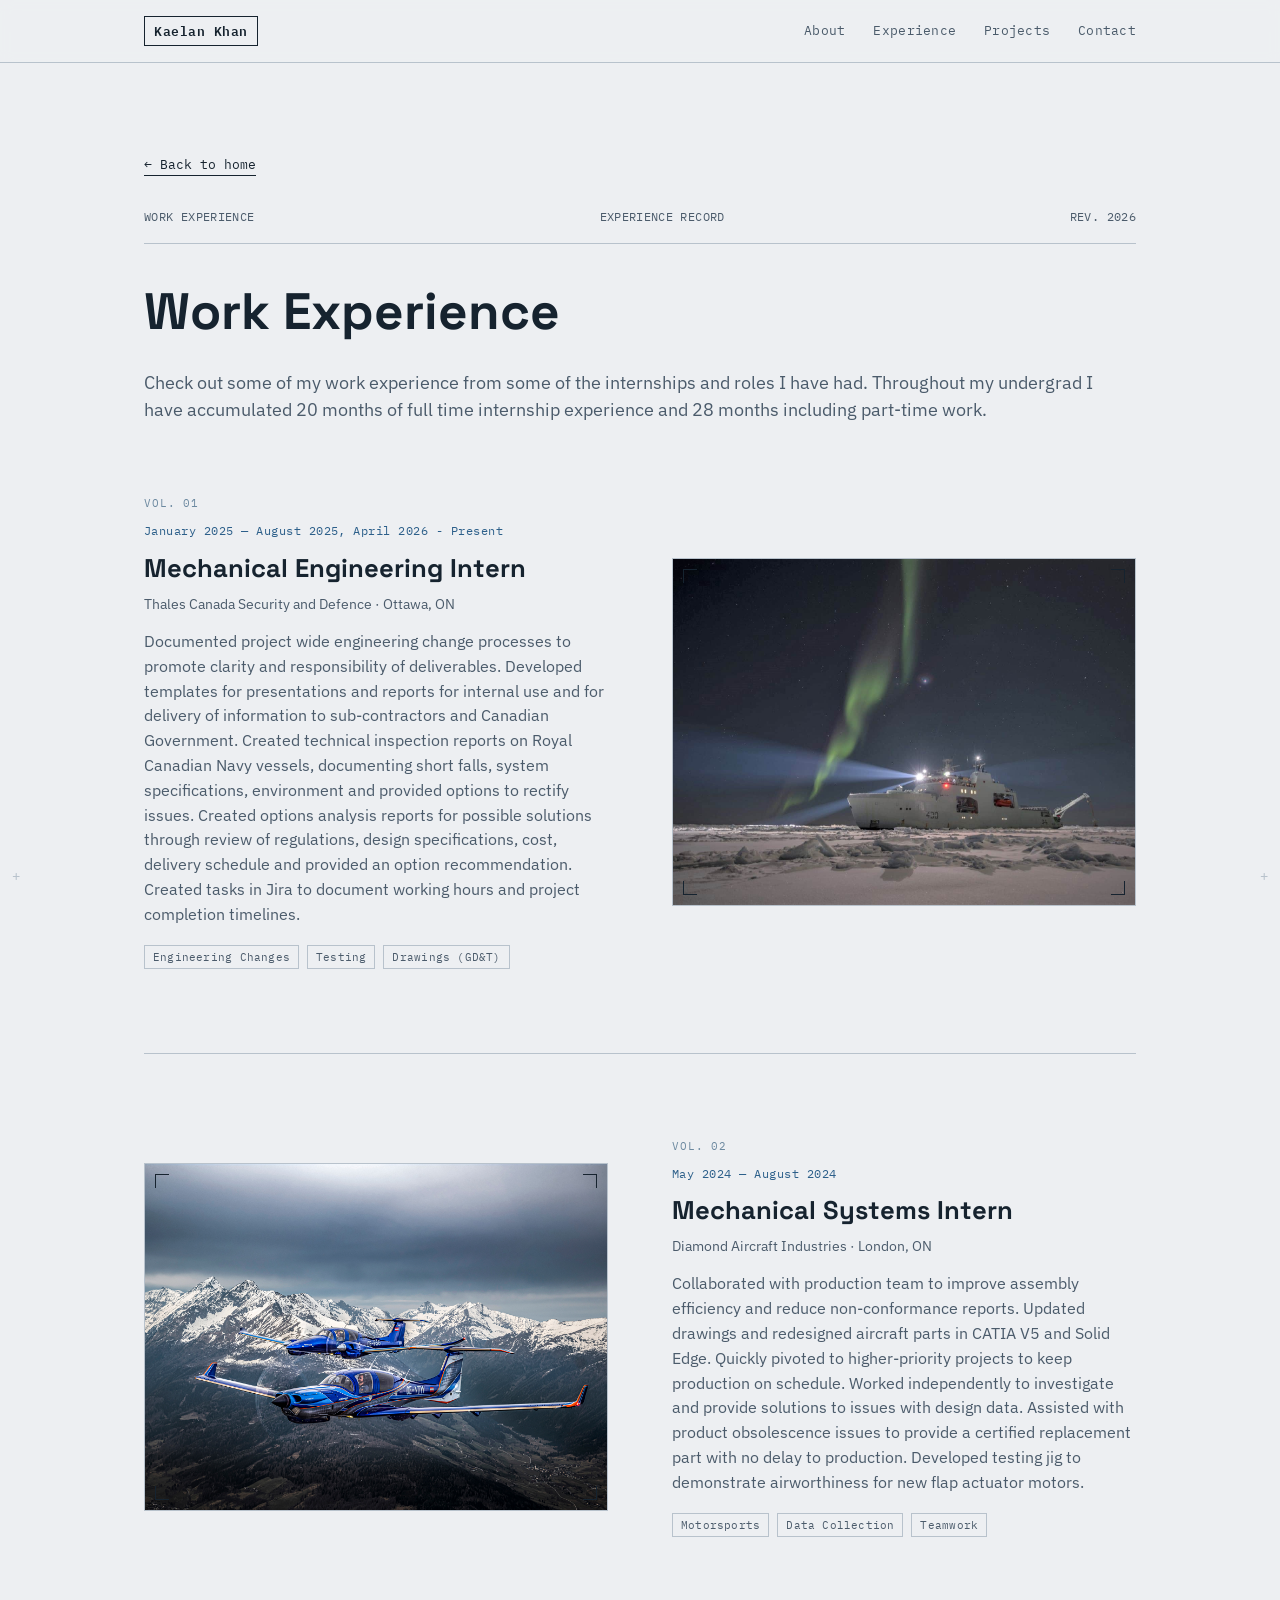
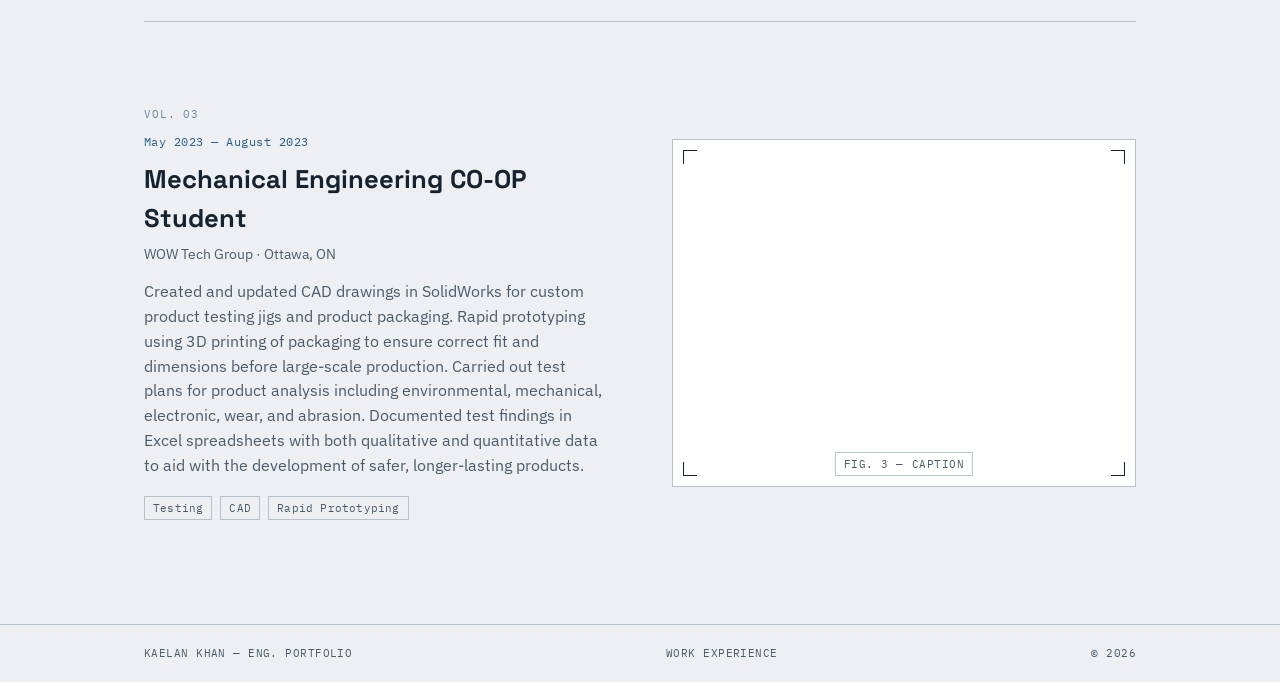
==== experience.html @ 411ac029 "Large QOL update added experience page and more photos, and general tidying up" ====
<!DOCTYPE html>
<html lang="en">
<head>
<meta charset="UTF-8">
<meta name="viewport" content="width=device-width, initial-scale=1.0">
<title>Experience — Kaelan Khan</title>
<link rel="preconnect" href="https://fonts.googleapis.com">
<link rel="preconnect" href="https://fonts.gstatic.com" crossorigin>
<link href="https://fonts.googleapis.com/css2?family=Space+Grotesk:wght@400;500;600;700&family=IBM+Plex+Mono:wght@400;500;600&family=IBM+Plex+Sans:wght@400;500;600&display=swap" rel="stylesheet">
<link rel="stylesheet" href="styles.css">
</head>
<body>

<div class="datum datum-tl" aria-hidden="true">+</div>
<div class="datum datum-tr" aria-hidden="true">+</div>
<div class="datum datum-bl" aria-hidden="true">+</div>
<div class="datum datum-br" aria-hidden="true">+</div>

<header class="nav">
  <div class="nav-inner">
    <a href="index.html#top" class="nav-mark">Kaelan Khan</a>
    <nav class="nav-links">
      <a href="index.html#about">About</a>
      <a href="index.html#experience">Experience</a>
      <div class="nav-item">
        <a href="index.html#projects">Projects</a>
        <div class="nav-dropdown">
          <div class="nav-dropdown-card">
            <a href="formula-student.html">Formula Student</a>
            <a href="neonatal-patient-transportation-study">Neonatal Patient Transportation Project</a>
            <a href="motorsport-racing-data-analysis.html">Motorsport Data Analysis</a>
            <a href="project-5.html">Assetto Corsa DIL Simulator</a>
            <a href="#projects">More Projects...</a>
          </div>
        </div>
      </div>
      <a href="index.html#contact">Contact</a>
    </nav>
    <!--Removing Resume Button-->
    <!--<a class="resume-stamp resume-stamp--small" href="#" target="_blank" rel="noopener">
      <span>Resume</span>
    </a> -->
  </div>
</header>

<main>
  <section class="section" style="border-top:none; padding-top:clamp(48px,9vw,88px);">
    <a href="index.html#experience" class="project-link" style="margin-bottom:32px; display:inline-block;">← Back to home</a>

    <div class="hero-meta" style="margin-bottom:28px;">
      <span>WORK EXPERIENCE</span>
      <span>EXPERIENCE RECORD</span>
      <span>REV. 2026</span>
    </div>

    <h1 style="font-family:var(--display); font-size:clamp(2rem,5vw,3.2rem); margin-bottom:16px;">Work Experience</h1>
    <p style="max-width:90ch; color:var(--ink-soft); font-size:1.1rem; margin-bottom:clamp(40px,7vw,72px);">
      Check out some of my work experience from some of the internships and roles I have had. Throughout my undergrad I have accumulated 20 months of full time internship experience and 28 months including part-time work.
    </p>

    <ol class="vol-list">

      <!-- ==================== ENTRY 01 ==================== -->
      <li class="vol-item">
        <div class="vol-text">
          <div class="vol-index">VOL. 01</div>
          <div class="vol-date">January 2025 — August 2025, April 2026 - Present</div>
          <h2 class="vol-title">Mechanical Engineering Intern</h2>
          <p class="vol-org">Thales Canada Security and Defence · Ottawa, ON</p>
          <p class="vol-desc">
            Documented project wide engineering change processes to promote clarity and responsibility of deliverables. Developed templates for presentations and reports for internal use and for delivery of information to sub-contractors and Canadian Government. Created technical inspection reports on Royal Canadian Navy vessels, documenting short falls, system specifications, environment and provided options to rectify issues. Created options analysis reports for possible solutions through review of regulations, design specifications, cost, delivery schedule and provided an option recommendation. Created tasks in Jira to document working hours and project completion timelines.
          </p>
          <div class="tag-row">
            <span class="tag">Engineering Changes</span>
            <span class="tag">Testing</span>
            <span class="tag">Drawings (GD&T)</span>
          </div>
        </div>

        <figure class="vol-photo">
          <span class="corner corner-tl"></span>
          <span class="corner corner-tr"></span>
          <span class="corner corner-bl"></span>
          <span class="corner corner-br"></span>

            <img src="images/HMCS-Harry-DeWolf.jpg" alt="HMCS Harry DeWolf">
  
          <!-- <figcaption class="about-photo-label">FIG. 1 — TEAM PHOTO</figcaption> -->
        </figure>
      </li>

      <!-- ==================== ENTRY 02 ==================== -->
      <li class="vol-item">
        <div class="vol-text">
          <div class="vol-index">VOL. 02</div>
          <div class="vol-date">May 2024 — August 2024</div>
          <h2 class="vol-title">Mechanical Systems Intern</h2>
          <p class="vol-org">Diamond Aircraft Industries · London, ON</p>
          <p class="vol-desc">
            Collaborated with production team to improve assembly efficiency and reduce non-conformance reports. Updated drawings and redesigned aircraft parts in CATIA V5 and Solid Edge. Quickly pivoted to higher-priority projects to keep production on schedule. Worked independently to investigate and provide solutions to issues with design data. Assisted with product obsolescence issues to provide a certified replacement part with no delay to production. Developed testing jig to demonstrate airworthiness for new flap actuator motors.
          </p>
          <div class="tag-row">
            <span class="tag">Motorsports</span>
            <span class="tag">Data Collection</span>
            <span class="tag">Teamwork</span>
          </div>
        </div>

        <figure class="vol-photo">
          <span class="corner corner-tl"></span>
          <span class="corner corner-tr"></span>
          <span class="corner corner-bl"></span>
          <span class="corner corner-br"></span>

            <img src="images/DA62_DA50.jpg" alt="Diamond Aircraft DA62">
          
          <!-- <figcaption class="about-photo-label">FIG. 2 — TRACKSIDE</figcaption> -->
        </figure>
      </li>

      <!-- ==================== ENTRY 02 ==================== -->
      <li class="vol-item">
        <div class="vol-text">
          <div class="vol-index">VOL. 03</div>
          <div class="vol-date">May 2023 — August 2023</div>
          <h2 class="vol-title">Mechanical Engineering CO-OP Student</h2>
          <p class="vol-org">WOW Tech Group · Ottawa, ON</p>
          <p class="vol-desc">
            Created and updated CAD drawings in SolidWorks for custom product testing jigs and product packaging. Rapid prototyping using 3D printing of packaging to ensure correct fit and dimensions before large-scale production. Carried out test plans for product analysis including environmental, mechanical, electronic, wear, and abrasion. Documented test findings in Excel spreadsheets with both qualitative and quantitative data to aid with the development of safer, longer-lasting products.
          </p>
          <div class="tag-row">
            <span class="tag">Testing</span>
            <span class="tag">CAD</span>
            <span class="tag">Rapid Prototyping</span>
          </div>
        </div>

        <figure class="vol-photo">
          <span class="corner corner-tl"></span>
          <span class="corner corner-tr"></span>
          <span class="corner corner-bl"></span>
          <span class="corner corner-br"></span>
          <figcaption class="about-photo-label">FIG. 3 — CAPTION</figcaption>
        </figure>
      </li>



      <!-- ==================== TEMPLATE FOR ENTRY 03+ ====================
           Copy the block below, paste it after the last </li>, then update
           the index number, date, title, org, description, tags and caption.
           The stagger alternates automatically on every even row, so you
           don't need to change any classes.

      <li class="vol-item">
        <div class="vol-text">
          <div class="vol-index">VOL. 03</div>
          <div class="vol-date">Month Year — Month Year</div>
          <h2 class="vol-title">Position Title</h2>
          <p class="vol-org">Organisation · City, Province</p>
          <p class="vol-desc">
            What you did, what you owned, and what came of it.
          </p>
          <div class="tag-row">
            <span class="tag">Tag</span>
            <span class="tag">Tag</span>
          </div>
        </div>

        <figure class="vol-photo">
          <span class="corner corner-tl"></span>
          <span class="corner corner-tr"></span>
          <span class="corner corner-bl"></span>
          <span class="corner corner-br"></span>
          <figcaption class="about-photo-label">FIG. 3 — CAPTION</figcaption>
        </figure>
      </li>

      ==================================================================== -->

    </ol>
  </section>
</main>

<footer class="footer">
  <div class="footer-inner">
    <span>KAELAN KHAN — ENG. PORTFOLIO</span>
    <span>WORK EXPERIENCE</span>
    <span>© 2026</span>
  </div>
</footer>

</body>
</html>
---- styles.css ----
/* =========================================================
   TOKENS
   ========================================================= */
:root {
  --paper:      #EDEFF2;
  --paper-card: #FFFFFF;
  --ink:        #16232F;
  --ink-soft:   #4B5B6B;
  --blue:       #2C5F8A;
  --blue-soft:  #6C89A0;
  --line:       #B8C2CC;
  --amber:      #E8A33D;
  --amber-ink:  #5C3B0A;

  --display: 'Space Grotesk', sans-serif;
  --body:    'IBM Plex Sans', sans-serif;
  --mono:    'IBM Plex Mono', monospace;

  --max: 1120px;
  --gutter: clamp(20px, 5vw, 64px);
}

* { box-sizing: border-box; }
html { scroll-behavior: smooth; }

@media (prefers-reduced-motion: reduce) {
  html { scroll-behavior: auto; }
  * { animation: none !important; transition: none !important; }
}

body {
  margin: 0;
  background:
    linear-gradient(var(--paper) 1px, transparent 1px) 0 0 / 100% 32px,
    var(--paper);
  color: var(--ink);
  font-family: var(--body);
  font-size: 16px;
  line-height: 1.55;
  -webkit-font-smoothing: antialiased;
}

h1, h2, h3 { font-family: var(--display); margin: 0; color: var(--ink); }

a { color: inherit; }

:focus-visible {
  outline: 2px solid var(--blue);
  outline-offset: 3px;
}

/* =========================================================
   DATUM CORNER MARKS
   ========================================================= */
.datum {
  position: fixed;
  font-family: var(--mono);
  font-size: 14px;
  color: var(--line);
  z-index: 5;
  pointer-events: none;
}
.datum-tl { top: 12px; left: 12px; }
.datum-tr { top: 12px; right: 12px; }
.datum-bl { bottom: 12px; left: 12px; }
.datum-br { bottom: 12px; right: 12px; }
@media (max-width: 640px) { .datum { display: none; } }

/* =========================================================
   NAV
   ========================================================= */
.nav {
  position: sticky;
  top: 0;
  z-index: 10;
  background: rgba(237, 239, 242, 0.88);
  backdrop-filter: blur(6px);
  border-bottom: 1px solid var(--line);
}
.nav-inner {
  max-width: var(--max);
  margin: 0 auto;
  padding: 16px var(--gutter);
  display: flex;
  align-items: center;
  justify-content: space-between;
  gap: 24px;
}
.nav-mark {
  font-family: var(--mono);
  font-weight: 600;
  text-decoration: none;
  border: 1px solid var(--ink);
  padding: 4px 9px;
  font-size: 13px;
  letter-spacing: 0.04em;
}
.nav-links {
  display: flex;
  align-items: center;
  gap: 28px;
  font-family: var(--mono);
  font-size: 13px;
  letter-spacing: 0.02em;
}
.nav-links a { text-decoration: none; color: var(--ink-soft); }
.nav-links > a:hover { color: var(--blue); }
@media (max-width: 700px) { .nav-links { display: none; } }

/* Projects dropdown */
.nav-item {
  position: relative;
  display: flex;
  align-items: center;
}
.nav-item > a:hover { color: var(--blue); }

/* Invisible hit-area that bridges the gap between the nav link and the
   dropdown card, so the cursor never leaves a hoverable region while
   moving from "Projects" down toward a link. */
.nav-dropdown {
  position: absolute;
  top: 100%;
  left: 50%;
  transform: translateX(-50%);
  padding-top: 14px;
  opacity: 0;
  visibility: hidden;
  transition: opacity 0.15s ease;
  z-index: 20;
}
.nav-item:hover .nav-dropdown,
.nav-item:focus-within .nav-dropdown {
  opacity: 1;
  visibility: visible;
}
.nav-dropdown-card {
  min-width: 190px;
  background: var(--paper-card);
  border: 1px solid var(--ink);
  padding: 6px;
  display: flex;
  flex-direction: column;
  transform: translateY(-4px);
  transition: transform 0.15s ease;
}
.nav-item:hover .nav-dropdown-card,
.nav-item:focus-within .nav-dropdown-card {
  transform: translateY(0);
}
.nav-dropdown a {
  padding: 9px 12px;
  font-size: 12.5px;
  color: var(--ink);
  border-left: 2px solid transparent;
}
.nav-dropdown a:hover {
  background: var(--paper);
  border-left-color: var(--blue);
  color: var(--blue);
}

/* =========================================================
   RESUME STAMP BUTTON
   ========================================================= */
.resume-stamp {
  --stamp-size: 92px;
  position: relative;
  width: var(--stamp-size);
  height: var(--stamp-size);
  border-radius: 8px;
  border: 2px solid var(--amber-ink);
  color: var(--amber-ink);
  text-decoration: none;
  display: flex;
  align-items: center;
  justify-content: center;
  transition: transform 0.2s ease, background 0.2s ease;
  flex-shrink: 0;
  background: transparent;
}
.resume-stamp::before {
  content: "";
  position: absolute;
  inset: 5px;
  /*border-radius: 0%;*/
}
.resume-stamp-ring {
  display: flex;
  flex-direction: column;
  align-items: center;
  font-family: var(--mono);
  font-weight: 600;
  font-size: 10.5px;
  letter-spacing: 0.06em;
  line-height: 1.5;
}
.resume-stamp:hover {
  background: var(--paper-card);
  color: var(--ink);
}
.resume-stamp:hover::before { border-color: var(--ink); }

.resume-stamp--small {
  --stamp-size: 44px;
}
.resume-stamp--small span {
  font-size: 9px;
  font-family: var(--mono);
  font-weight: 600;
}
.resume-stamp--small:hover { transform: rotate(0deg) scale(1.08); }

/* =========================================================
   HERO
   ========================================================= */
.hero {
  max-width: var(--max);
  margin: 0 auto;
  padding: clamp(48px, 9vw, 96px) var(--gutter) 0;
}
.hero-frame {
  border: 1px solid var(--ink);
  padding: clamp(24px, 5vw, 48px);
  position: relative;
  background: var(--paper-card);
}
.hero-meta {
  display: flex;
  flex-wrap: wrap;
  gap: 16px;
  justify-content: space-between;
  font-family: var(--mono);
  font-size: 12px;
  color: var(--ink-soft);
  letter-spacing: 0.03em;
  border-bottom: 1px solid var(--line);
  padding-bottom: 16px;
  margin-bottom: 32px;
}
.hero-title {
  font-size: clamp(2.4rem, 6.5vw, 4.6rem);
  font-weight: 700;
  line-height: 1.02;
  letter-spacing: -0.01em;
  display: flex;
  flex-direction: column;
  gap: 12px;
}
.hero-title-sub {
  font-family: var(--mono);
  font-size: clamp(0.95rem, 2vw, 1.15rem);
  font-weight: 500;
  color: var(--blue);
  letter-spacing: 0.02em;
}
.hero-copy {
  max-width: 90ch;
  margin: 24px 0 0;
  color: var(--ink-soft);
  font-size: 1.05rem;
}
.hero-actions {
  margin-top: 40px;
  display: flex;
  align-items: center;
  gap: 28px;
  flex-wrap: wrap;
}
.btn {
  font-family: var(--mono);
  font-size: 13.5px;
  letter-spacing: 0.02em;
  text-decoration: none;
  padding: 13px 26px;
  border: 1px solid var(--ink);
  color: var(--ink);
  transition: background 0.2s ease, color 0.2s ease;
}
.btn-primary:hover { background: var(--ink); color: var(--paper-card); }

.hero-ruler {
  display: flex;
  justify-content: space-between;
  font-family: var(--mono);
  font-size: 10px;
  color: var(--line);
  padding: 10px 4px 40px;
}
@media (max-width: 640px) { .hero-ruler span:nth-child(2n) { display: none; } }

/* =========================================================
   SECTIONS (shared)
   ========================================================= */
.section {
  max-width: var(--max);
  margin: 0 auto;
  padding: clamp(56px, 10vw, 104px) var(--gutter);
  border-top: 1px solid var(--line);
}
.section-head {
  display: flex;
  align-items: baseline;
  gap: 14px;
  margin-bottom: clamp(32px, 6vw, 56px);
}
.section-head h2 {
  font-size: clamp(1.6rem, 3.5vw, 2.2rem);
}

/* =========================================================
   ABOUT
   ========================================================= */
.about-grid {
  display: grid;
  grid-template-columns: 260px 1fr;
  gap: clamp(32px, 6vw, 64px);
}
@media (max-width: 720px) {
  .about-grid { grid-template-columns: 1fr; }
}
.about-photo {
  position: relative;
  aspect-ratio: 3 / 4;
  background: var(--paper-card);
  border: 1px solid var(--line);
}
.corner { position: absolute; width: 14px; height: 14px; }
.corner::before, .corner::after { content: ""; position: absolute; background: var(--ink); }
.corner::before { width: 100%; height: 1px; top: 0; }
.corner::after { width: 1px; height: 100%; left: 0; }
.corner-tl { top: 10px; left: 10px; }
.corner-tr { top: 10px; right: 10px; transform: scaleX(-1); }
.corner-bl { bottom: 10px; left: 10px; transform: scaleY(-1); }
.corner-br { bottom: 10px; right: 10px; transform: scale(-1); }
.about-photo-label {
  position: absolute;
  bottom: 14px;
  left: 50%;
  transform: translateX(-50%);
  font-family: var(--mono);
  font-size: 10.5px;
  color: var(--ink-soft);
  letter-spacing: 0.05em;
  white-space: nowrap;
}
.about-text p { color: var(--ink-soft); font-size: 1rem; margin: 0 0 18px; }
.drop { color: var(--blue); font-weight: 600; }

.spec-list {
  margin: 28px 0 0;
  padding-top: 20px;
  border-top: 1px solid var(--line);
  display: grid;
  grid-template-columns: repeat(2, 1fr);
  gap: 18px 24px;
}
.spec-list div { display: flex; flex-direction: column; gap: 4px; }
.spec-list dt {
  font-family: var(--mono);
  font-size: 11px;
  color: var(--blue-soft);
  text-transform: uppercase;
  letter-spacing: 0.06em;
}
.spec-list dd { margin: 0; font-size: 0.95rem; }

/* =========================================================
   EXPERIENCE / TIMELINE
   ========================================================= */
.timeline {
  list-style: none;
  margin: 0;
  padding: 0;
  border-left: 1px solid var(--line);
}
.timeline-item {
  position: relative;
  padding: 0 0 44px 32px;
}
.timeline-item:last-child { padding-bottom: 0; }
.timeline-item::before {
  content: "";
  position: absolute;
  left: -5px;
  top: 4px;
  width: 9px;
  height: 9px;
  background: var(--blue);
  border-radius: 50%;
}
.timeline-date {
  font-family: var(--mono);
  font-size: 12px;
  color: var(--blue);
  letter-spacing: 0.04em;
  margin-bottom: 6px;
}
.timeline-body h3 { font-size: 1.15rem; margin-bottom: 2px; }
.timeline-org { font-size: 0.9rem; color: var(--ink-soft); margin: 0 0 8px; }
.timeline-body p:last-child { margin: 0; color: var(--ink-soft); max-width: 62ch; }

/* =========================================================
   PROJECTS
   ========================================================= */
.project-grid {
  display: grid;
  grid-template-columns: repeat(auto-fit, minmax(260px, 1fr));
  gap: 1px;
  background: var(--line);
  border: 1px solid var(--line);
}
.project-card {
  background: var(--paper-card);
  padding: 28px;
  display: flex;
  flex-direction: column;
  gap: 12px;
}
.project-sheet {
  font-family: var(--mono);
  font-size: 11px;
  color: var(--blue-soft);
  letter-spacing: 0.06em;
}
.project-card h3 { font-size: 1.2rem; }
.project-card p { margin: 0; color: var(--ink-soft); font-size: 0.95rem; flex-grow: 1; }
.tag-row { display: flex; flex-wrap: wrap; gap: 8px; }
.tag {
  font-family: var(--mono);
  font-size: 10.5px;
  border: 1px solid var(--line);
  color: var(--ink-soft);
  padding: 3px 8px;
  letter-spacing: 0.02em;
}
.project-link {
  font-family: var(--mono);
  font-size: 13px;
  text-decoration: none;
  color: var(--ink);
  margin-top: 4px;
  width: fit-content;
  border-bottom: 1px solid var(--ink);
}
.project-link:hover { color: var(--blue); border-color: var(--blue); }

/* =========================================================
   CONTACT
   ========================================================= */
.section-contact { text-align: center; }
.section-contact .section-head { justify-content: center; }
.contact-block { max-width: 520px; margin: 0 auto; }
.contact-lead {
  font-size: clamp(1.1rem, 2.4vw, 1.4rem);
  color: var(--ink-soft);
  margin: 0 0 28px;
}
.contact-email {
  display: inline-block;
  font-family: var(--mono);
  font-size: clamp(1.1rem, 3vw, 1.6rem);
  text-decoration: none;
  border-bottom: 1px solid var(--ink);
  padding-bottom: 4px;
}
.contact-email:hover { color: var(--blue); border-color: var(--blue); }
.contact-links {
  margin-top: 32px;
  display: flex;
  justify-content: center;
  gap: 28px;
  font-family: var(--mono);
  font-size: 13px;
}
.contact-links a { text-decoration: none; color: var(--ink-soft); }
.contact-links a:hover { color: var(--blue); }

/* =========================================================
   FOOTER
   ========================================================= */
.footer { border-top: 1px solid var(--line); }
.footer-inner {
  max-width: var(--max);
  margin: 0 auto;
  padding: 20px var(--gutter);
  display: flex;
  flex-wrap: wrap;
  gap: 8px 20px;
  justify-content: space-between;
  font-family: var(--mono);
  font-size: 11px;
  color: var(--ink-soft);
  letter-spacing: 0.04em;
}

/* =========================================================
   VOLUNTEERING — ALTERNATING ROWS
   Append this block to the end of styles.css.
   Nothing above it is modified.
   ========================================================= */

.vol-list {
  list-style: none;
  margin: 0;
  padding: 0;
  display: flex;
  flex-direction: column;
  gap: clamp(48px, 8vw, 84px);
}

/* Hairline separator between entries, matching the section rules */
.vol-item + .vol-item {
  border-top: 1px solid var(--line);
  padding-top: clamp(48px, 8vw, 84px);
}

/* One entry = text + photo. Single column by default (mobile). */
.vol-item {
  display: grid;
  grid-template-columns: 1fr;
  gap: clamp(20px, 4vw, 40px);
  align-items: center;
}

/* ---- Two columns from 840px up: text left, photo right ---- */
@media (min-width: 840px) {
  .vol-item {
    grid-template-columns: repeat(2, minmax(0, 1fr));
    gap: clamp(32px, 5vw, 72px);
  }

  /* Every second entry flips the sides — the stagger */
  .vol-item:nth-child(even) .vol-text  { order: 2; }
  .vol-item:nth-child(even) .vol-photo { order: 1; }
}

/* ---- Text column ---- */
.vol-index {
  font-family: var(--mono);
  font-size: 11px;
  letter-spacing: 0.08em;
  color: var(--blue-soft);
  margin-bottom: 10px;
}
.vol-date {
  font-family: var(--mono);
  font-size: 12px;
  letter-spacing: 0.04em;
  color: var(--blue);
  margin-bottom: 8px;
}
.vol-title {
  font-size: clamp(1.25rem, 2.4vw, 1.6rem);
  margin-bottom: 4px;
}
.vol-org {
  font-size: 0.9rem;
  color: var(--ink-soft);
  margin: 0 0 14px;
}
.vol-desc {
  color: var(--ink-soft);
  margin: 0 0 18px;
}

/* ---- Photo frame ---- */
.vol-photo {
  position: relative;
  margin: 0;
  aspect-ratio: 4 / 3;
  background: var(--paper-card);
  border: 1px solid var(--line);
  overflow: hidden;
}
.vol-photo img {
  display: block;
  width: 100%;
  height: 100%;
  object-fit: cover;
  transition: transform 0.45s ease;
}
.vol-item:hover .vol-photo img { transform: scale(1.03); }

/* Caption sits as a small chip so it stays legible over a photo */
.vol-photo .about-photo-label {
  bottom: 10px;
  background: var(--paper-card);
  border: 1px solid var(--line);
  padding: 3px 8px;
}

/* Reduced motion: kill the photo zoom */
@media (prefers-reduced-motion: reduce) {
  .vol-item:hover .vol-photo img { transform: none; }
}













/* --- Timeline variant without the left border --- */
.timeline.slim {
  list-style: none;
  margin: 0;
  padding: 0;
  border-left: none;
}

.timeline.slim .timeline-item {
  padding: 0 0 32px 28px;
}

.timeline.slim .timeline-item:last-child {
  padding-bottom: 0;
}

/* Smaller dot marker */
.timeline.slim .timeline-item::before {
  left: -4px;
  top: 6px;
  width: 7px;
  height: 7px;
}

/* Tighten internal spacing within each timeline item */
.timeline.slim .timeline-date {
  margin-bottom: 4px;
}
.timeline.slim .timeline-org {
  margin: 0 0 6px;
}
.timeline.slim .timeline-body p:last-child {
  margin: 0;
}

/* --- Section spacing --- */
#volunteering,
#education {
  padding: clamp(40px, 8vw, 72px) var(--gutter);
  border-top: 1px solid var(--line);
}

/* Optional: remove the border between sections for more cohesion */
/* #education { border-top: none; } */

/* --- Action button for section --- */
.section-action {
  margin-top: 28px;
}
.btn-secondary {
  font-family: var(--mono);
  font-size: 12.5px;
  letter-spacing: 0.02em;
  text-decoration: none;
  padding: 11px 22px;
  border: 1px solid var(--line);
  color: var(--ink-soft);
  transition: background 0.2s ease, color 0.2s ease, border-color 0.2s ease;
  display: inline-block;
}
.btn-secondary:hover {
  background: var(--paper);
  color: var(--ink);
  border-color: var(--ink);
}
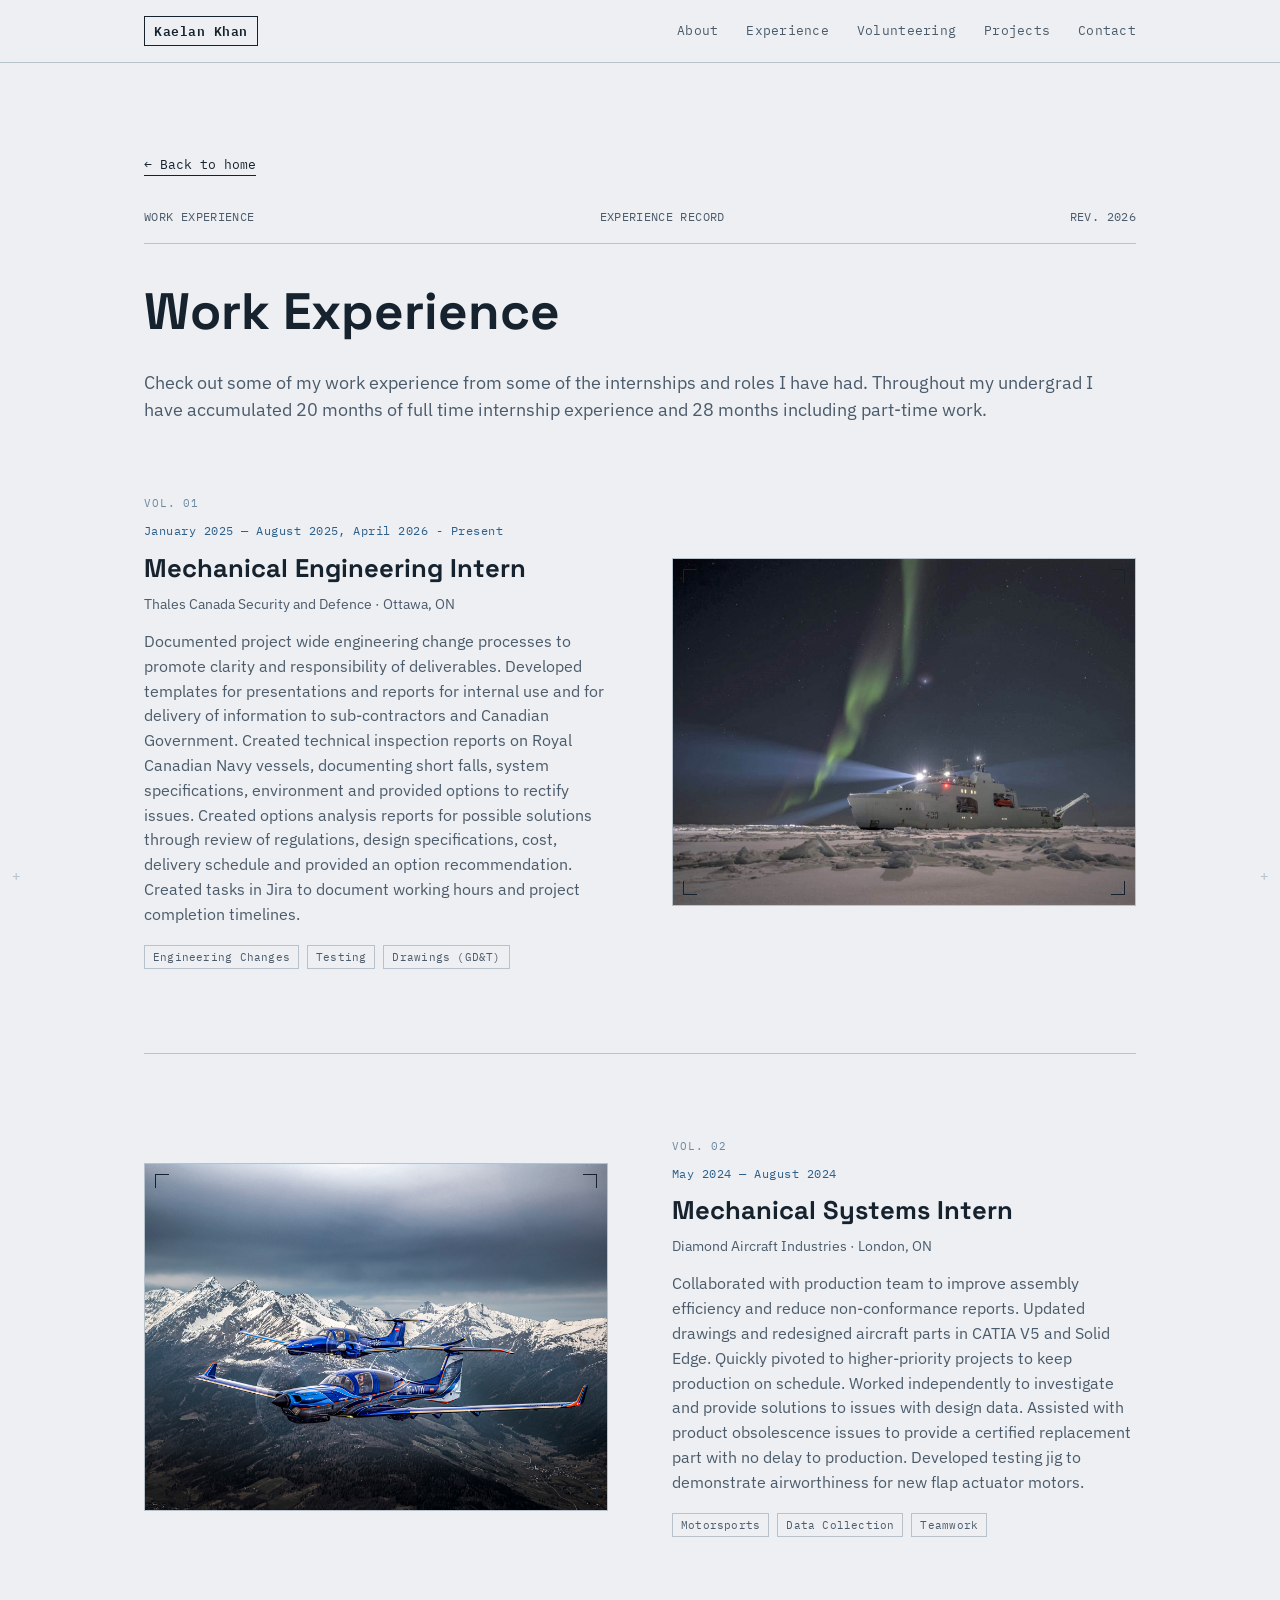
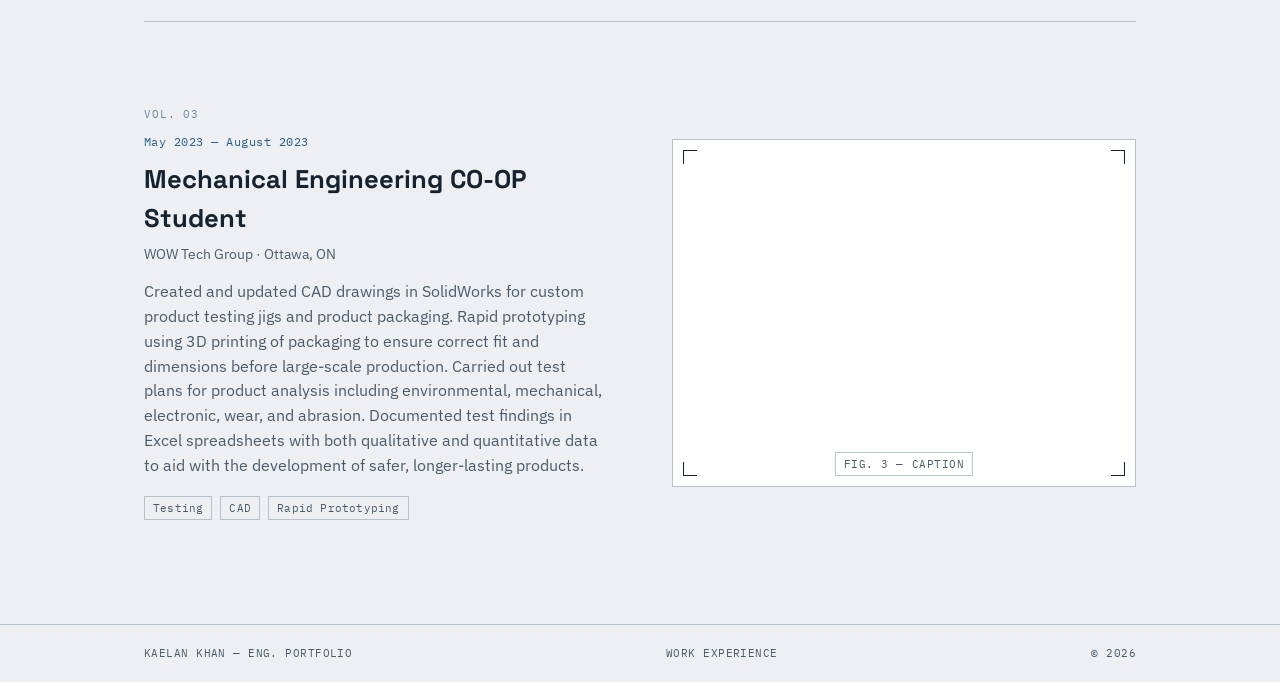
==== commit 86543ba0: "Button direction change Buttons now go to main pages instead of summary on index" ====
--- a/experience.html
+++ b/experience.html
@@ -21,7 +21,8 @@
     <a href="index.html#top" class="nav-mark">Kaelan Khan</a>
     <nav class="nav-links">
       <a href="index.html#about">About</a>
-      <a href="index.html#experience">Experience</a>
+      <a href="experience.html">Experience</a>
+      <a href="volunteering.html">Volunteering</a>
       <div class="nav-item">
         <a href="index.html#projects">Projects</a>
         <div class="nav-dropdown">
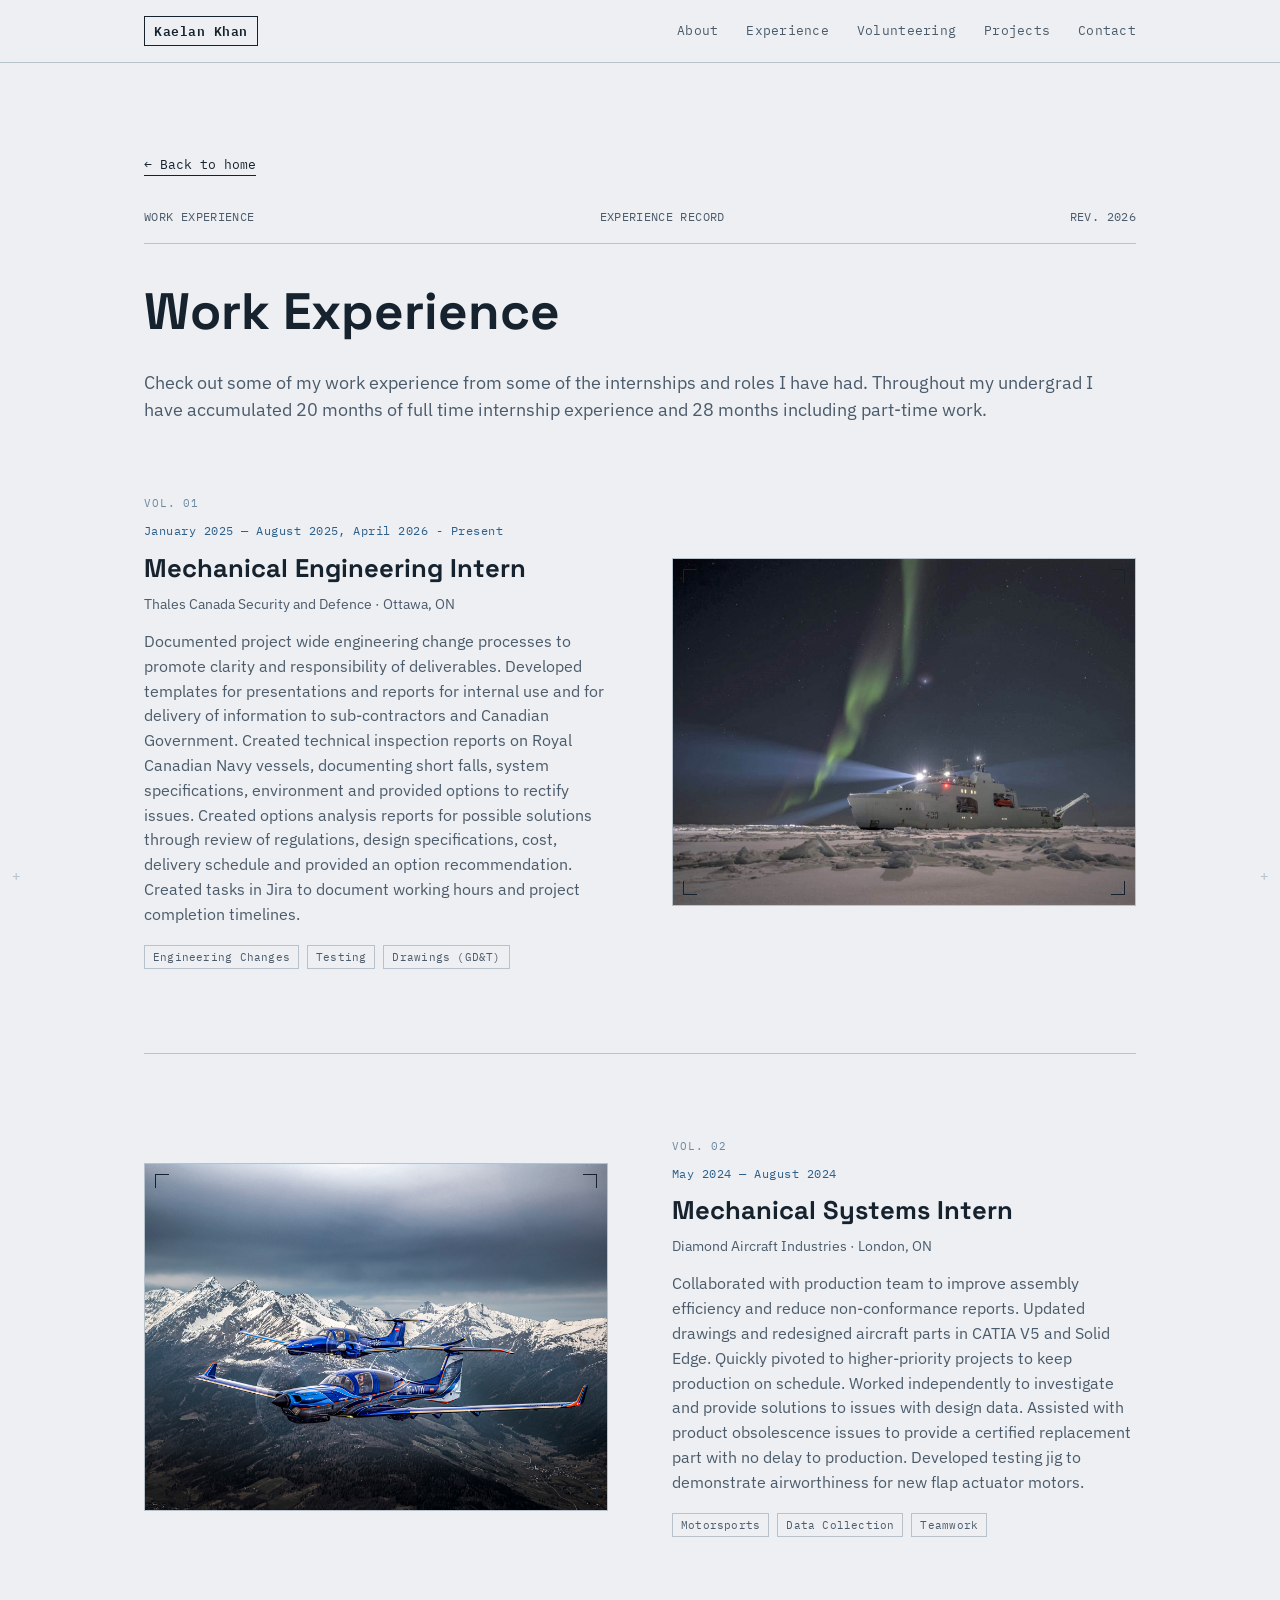
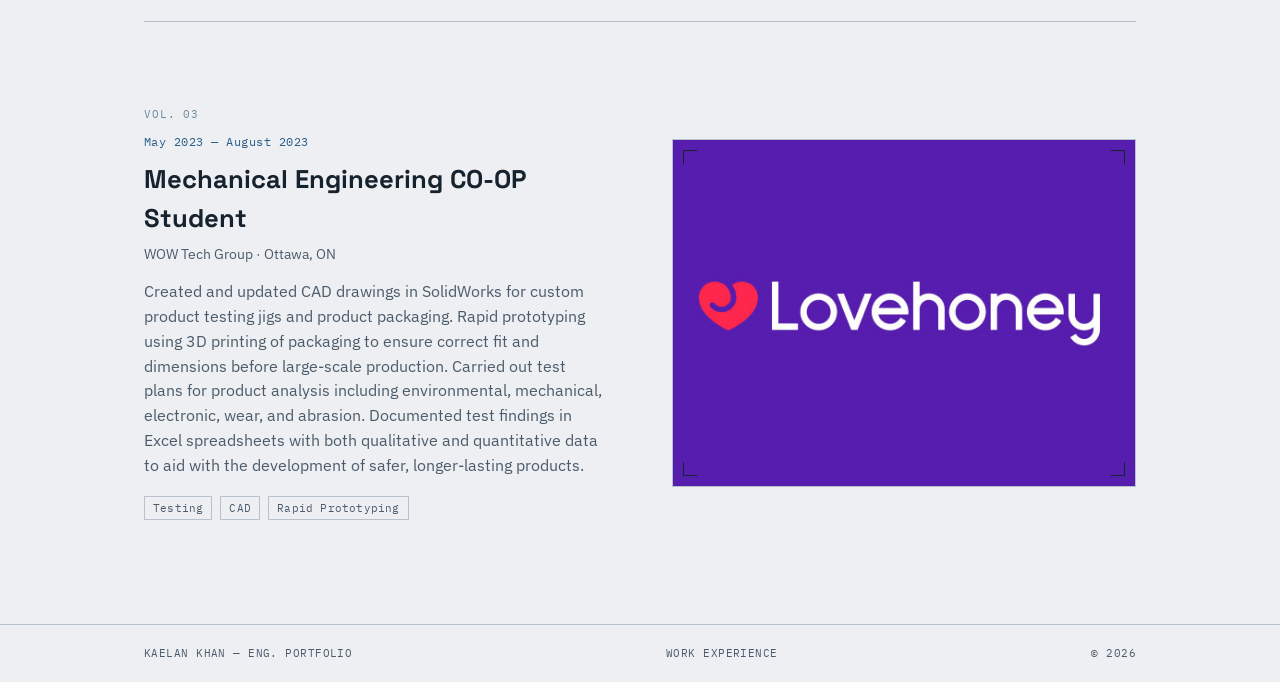
==== commit a3d0407a: "Added lovehoney logo" ====
--- a/experience.html
+++ b/experience.html
@@ -18,13 +18,13 @@
 
 <header class="nav">
   <div class="nav-inner">
-    <a href="index.html#top" class="nav-mark">Kaelan Khan</a>
+    <a href="#top" class="nav-mark">Kaelan Khan</a>
     <nav class="nav-links">
-      <a href="index.html#about">About</a>
+      <a href="#about">About</a>
       <a href="experience.html">Experience</a>
       <a href="volunteering.html">Volunteering</a>
       <div class="nav-item">
-        <a href="index.html#projects">Projects</a>
+        <a href="#projects">Projects</a>
         <div class="nav-dropdown">
           <div class="nav-dropdown-card">
             <a href="formula-student.html">Formula Student</a>
@@ -35,7 +35,8 @@
           </div>
         </div>
       </div>
-      <a href="index.html#contact">Contact</a>
+      <a href="#contact">Contact</a>
+      
     </nav>
     <!--Removing Resume Button-->
     <!--<a class="resume-stamp resume-stamp--small" href="#" target="_blank" rel="noopener">
@@ -141,7 +142,10 @@
           <span class="corner corner-tr"></span>
           <span class="corner corner-bl"></span>
           <span class="corner corner-br"></span>
-          <figcaption class="about-photo-label">FIG. 3 — CAPTION</figcaption>
+
+            <img src="images/lovehoney.jpg" alt="Lovehoney Logo">
+          <!-- <figcaption class="about-photo-label">FIG. 3 — CAPTION</figcaption> -->
+
         </figure>
       </li>
 
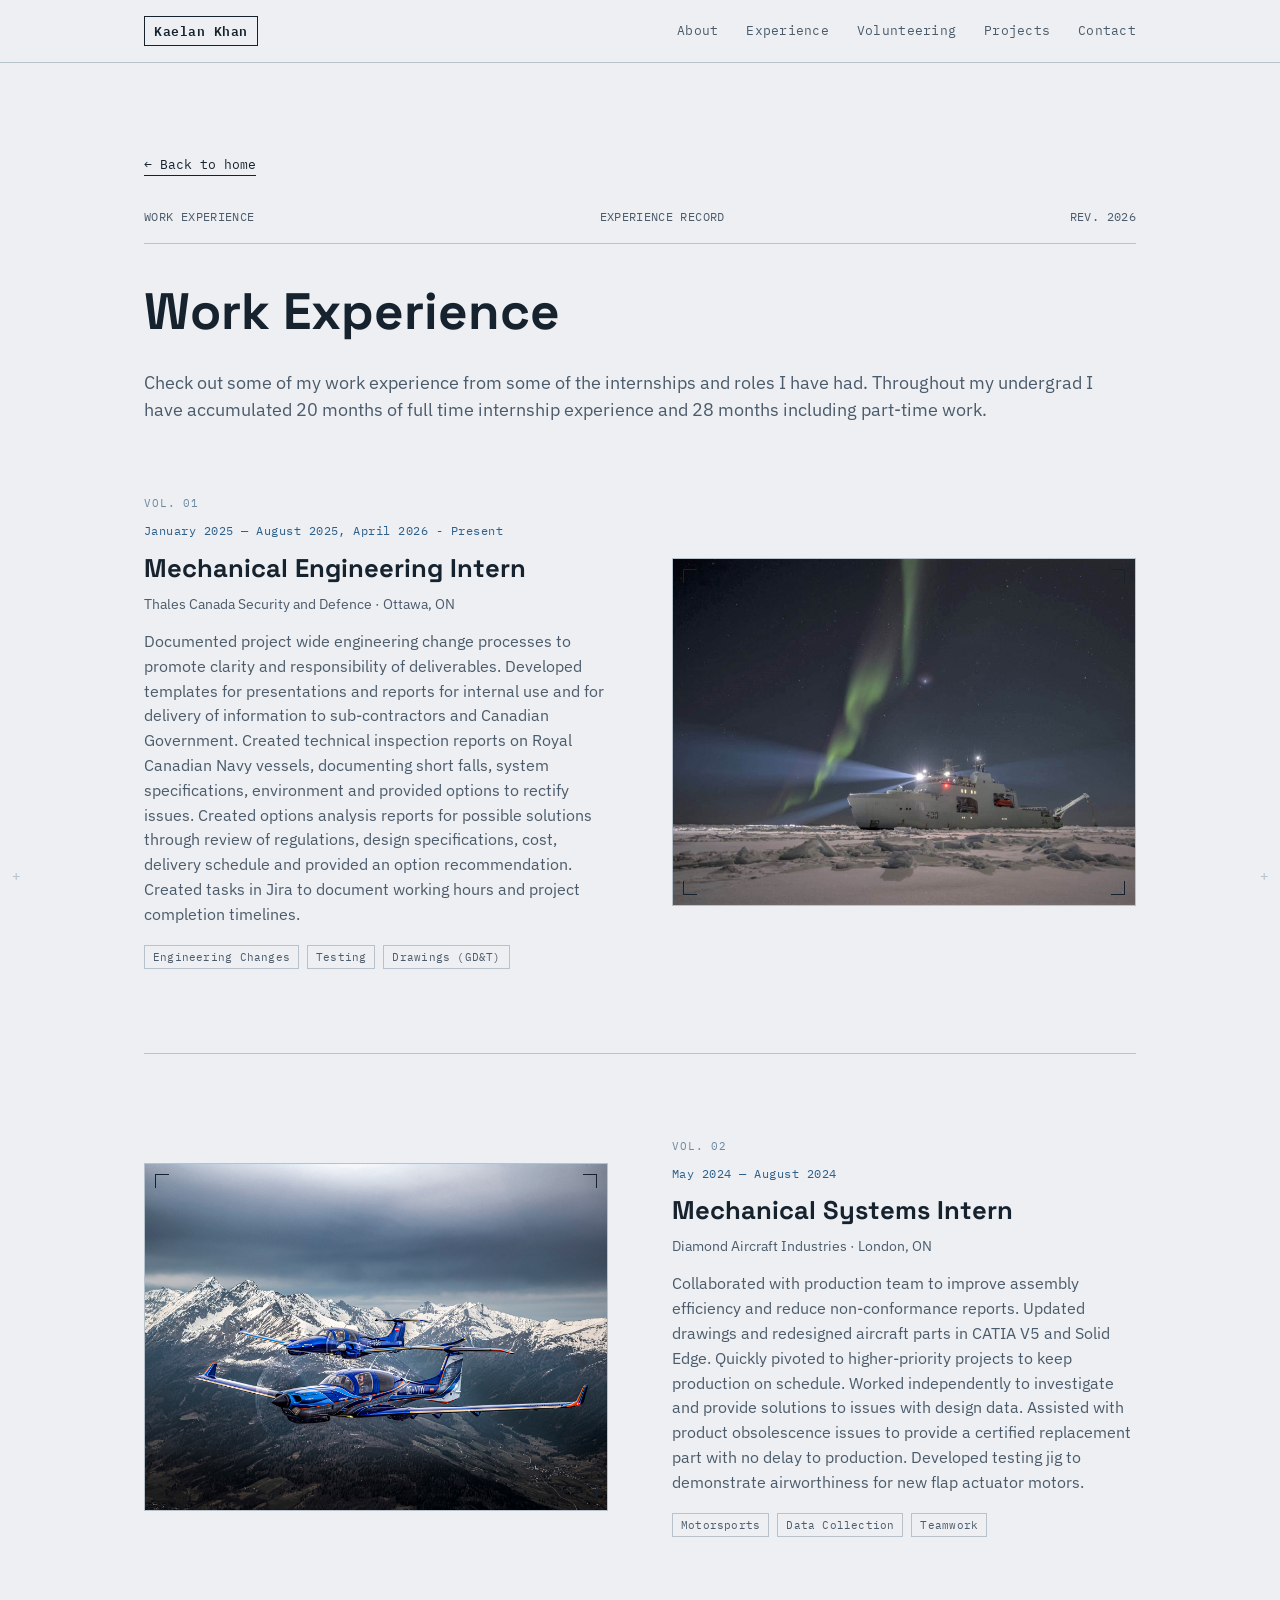
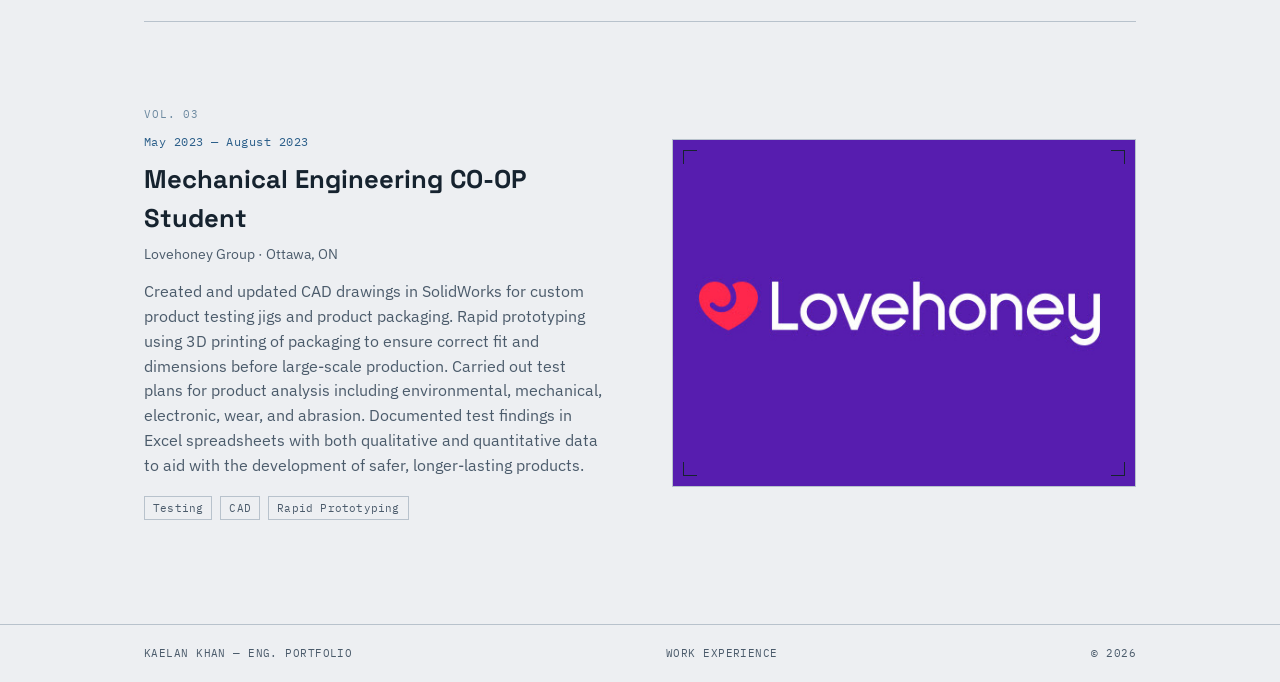
==== commit af978d83: "Update experience.html corrected WOW tech to lovehoney" ====
--- a/experience.html
+++ b/experience.html
@@ -126,7 +126,7 @@
           <div class="vol-index">VOL. 03</div>
           <div class="vol-date">May 2023 — August 2023</div>
           <h2 class="vol-title">Mechanical Engineering CO-OP Student</h2>
-          <p class="vol-org">WOW Tech Group · Ottawa, ON</p>
+          <p class="vol-org">Lovehoney Group · Ottawa, ON</p>
           <p class="vol-desc">
             Created and updated CAD drawings in SolidWorks for custom product testing jigs and product packaging. Rapid prototyping using 3D printing of packaging to ensure correct fit and dimensions before large-scale production. Carried out test plans for product analysis including environmental, mechanical, electronic, wear, and abrasion. Documented test findings in Excel spreadsheets with both qualitative and quantitative data to aid with the development of safer, longer-lasting products.
           </p>
